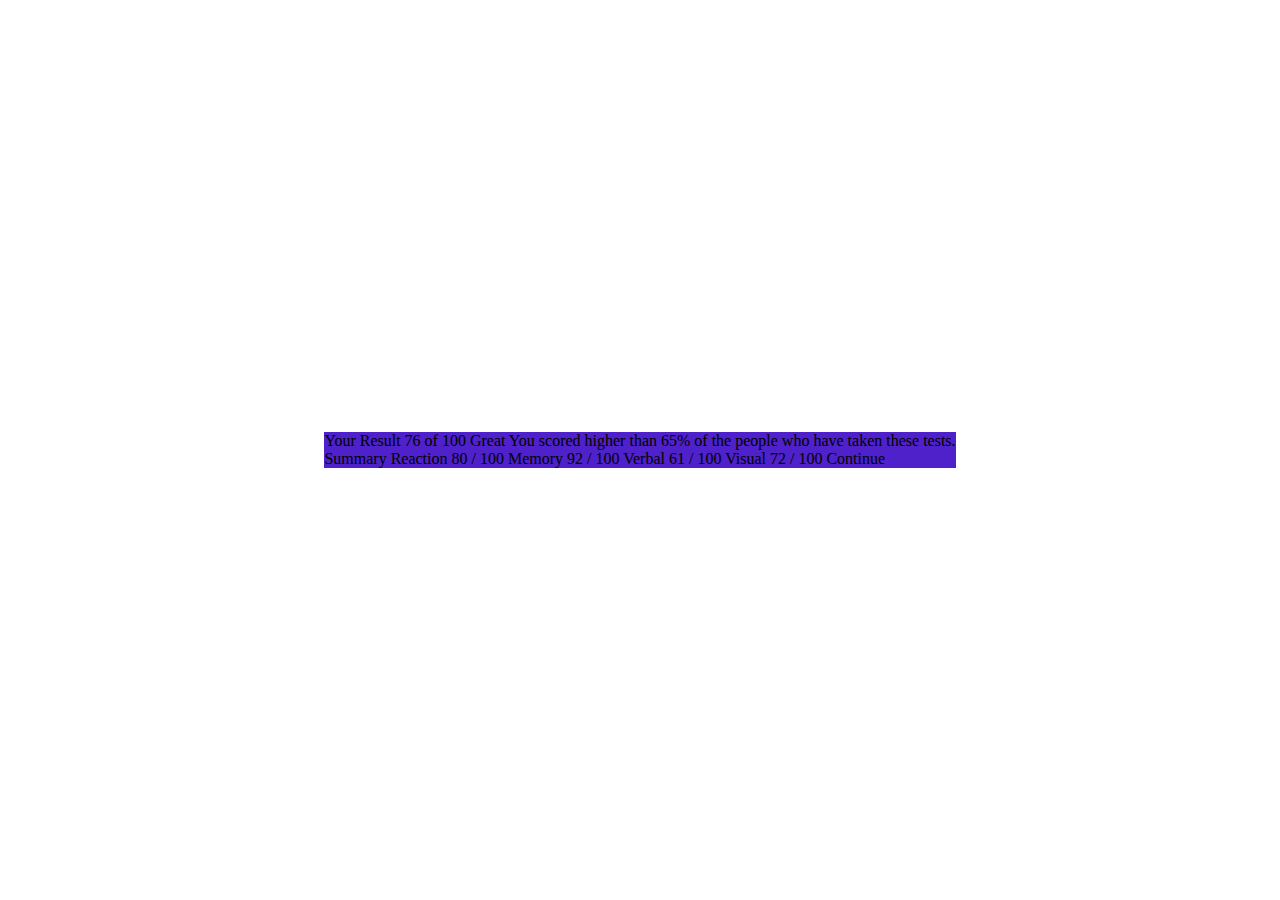
==== index.html @ c86143c8 "result summary" ====
<!DOCTYPE html>
<html lang="en">
<head>
  <meta charset="UTF-8">
  <meta name="viewport" content="width=device-width, initial-scale=1.0"> <!-- displays site properly based on user's device -->

  <link rel="icon" type="image/png" sizes="32x32" href="./assets/images/favicon-32x32.png">
  <link rel="stylesheet" href="style.css">
  
  <title>Frontend Mentor | Results summary component</title>
</head>
<body>
<div class="container">

  <div class="header-section">

    Your Result
    76
    of 100
    
    Great
    You scored higher than 65% of the people who have taken these tests.
  </div>
  
  <div class="main-section"></div>
  Summary
  
  Reaction
  80 / 100
  
  Memory
  92 / 100
  
  Verbal
  61 / 100
  
  Visual
  72 / 100
  
  Continue
  
  
</div>
</body>
</html>
---- style.css ----
*{
    margin: 0;
    padding: 0;
}

body{
    display: flex;
    align-items: center;
    justify-content: center;
    min-height: 100vh;
}

.container{
    background-color: hsla(256, 72%, 46%, 1);
    max-width: 800px;
}
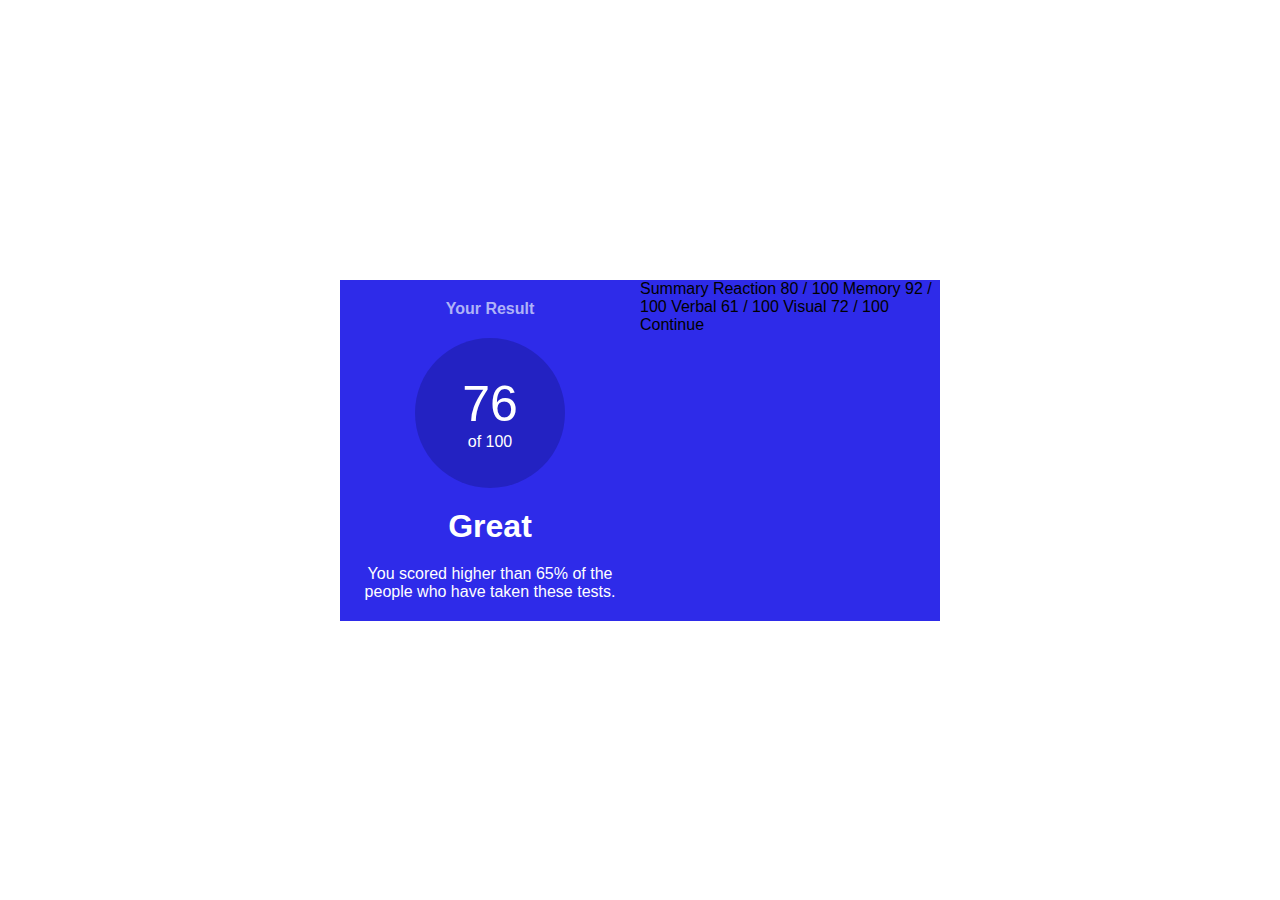
==== commit e1bd959e: "update result-summary" ====
--- a/index.html
+++ b/index.html
@@ -12,23 +12,28 @@
 <body>
 <div class="container">
 
-  <div class="header-section">
+  <div class="left-card">
+    <div class="result">Your Result</div>
+    <div class="number">
+     <div class="score"> 76</div>
+      <div class="number-hundred"> of 100</div>
+    </div>
 
-    Your Result
-    76
-    of 100
     
-    Great
-    You scored higher than 65% of the people who have taken these tests.
+    <h1>Great</h1>
+    <p>
+      You scored higher than 65% of the people who have taken these tests.
+    </p>
   </div>
   
-  <div class="main-section"></div>
-  Summary
-  
-  Reaction
-  80 / 100
-  
-  Memory
+  <div class="right-card">
+
+    Summary
+    
+    Reaction
+    80 / 100
+    
+    Memory
   92 / 100
   
   Verbal
@@ -38,6 +43,7 @@
   72 / 100
   
   Continue
+</div>
   
   
 </div>
--- a/style.css
+++ b/style.css
@@ -11,6 +11,50 @@
 }
 
 .container{
-    background-color: hsla(256, 72%, 46%, 1);
-    max-width: 800px;
-}+    font-family: Arial, Helvetica, sans-serif;
+    background-color:  hsl(241, 81%, 54%);
+    max-width: 600px;
+    display: grid;
+    grid-template-columns: 1fr 1fr;
+    grid-template-rows: auto;
+    height: auto;
+
+}
+
+.left-card{
+    color: rgb(255, 255, 255);
+    display: flex;
+    flex-direction: column;
+    gap: 20px;
+    align-items: center;
+    justify-content: center;
+    padding: 20px;
+
+}
+
+.number{
+    background-color: rgba(2, 9, 73, 0.24);
+    text-align: center;
+    width: 150px;
+    height: 150px;
+    border-radius: 50%;
+    display: flex;
+    flex-direction: column;
+    justify-content: center;
+    align-items: center;
+}
+
+.score{
+    font-size: 50px;
+}
+
+.result{
+    font-weight: 600;
+    color:hsla(222, 100%, 96%, 0.692)
+}
+p{
+text-align: center;
+}
+
+
+
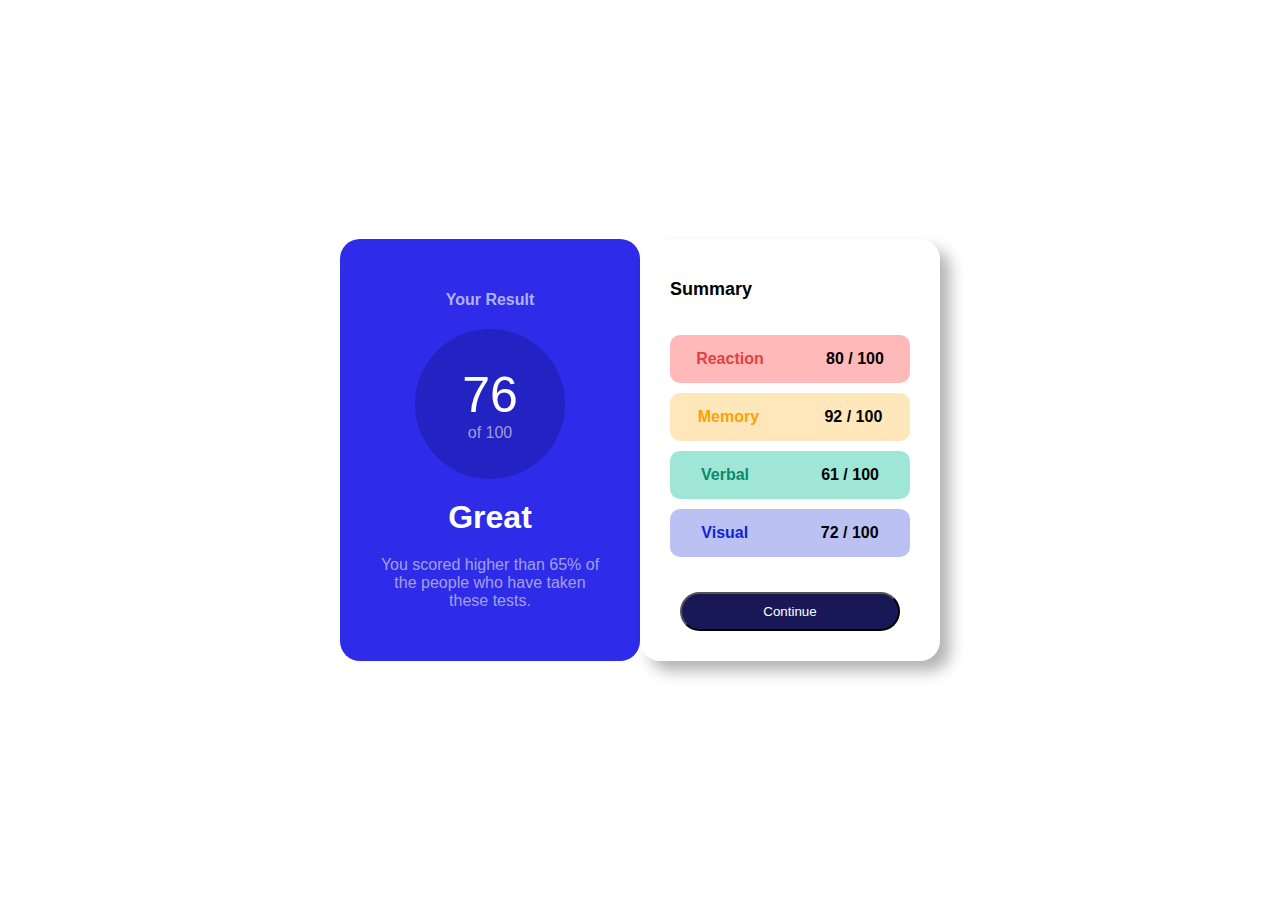
==== commit f7d62b07: "update summary-result" ====
--- a/index.html
+++ b/index.html
@@ -28,21 +28,39 @@
   
   <div class="right-card">
 
-    Summary
+    <div class="summary">Summary</div>
     
-    Reaction
-    80 / 100
+    <div class="box">
+
+    <div class="box reaction">
+      <div class="word-reaction">Reaction</div> 
+
+      <div class=""> 80 / 100 </div>
+    </div>
+
     
-    Memory
-  92 / 100
+    <div class="box memory">
+      <div class="word-memory">Memory</div>
+
+      <div class="">  92 / 100 </div>
+    </div>
+    
+    
+    <div class="box verbal">
+      <div class="word-verbal">Verbal</div>
+      <div> 61 / 100</div>
+
+  </div>
   
-  Verbal
-  61 / 100
-  
-  Visual
-  72 / 100
-  
-  Continue
+  <div class="box visual">
+      <div class="word-visual">Visual</div>
+      
+      <div> 72 / 100</div>
+  </div>
+
+</div>
+  <button class="btn">Continue  </button>
+    
 </div>
   
   
--- a/style.css
+++ b/style.css
@@ -8,28 +8,29 @@
     align-items: center;
     justify-content: center;
     min-height: 100vh;
+
 }
 
 .container{
     font-family: Arial, Helvetica, sans-serif;
-    background-color:  hsl(241, 81%, 54%);
+    background-color: white;
     max-width: 600px;
     display: grid;
     grid-template-columns: 1fr 1fr;
     grid-template-rows: auto;
     height: auto;
-
 }
 
 .left-card{
+    background-color:  hsl(241, 81%, 54%);
     color: rgb(255, 255, 255);
     display: flex;
     flex-direction: column;
     gap: 20px;
     align-items: center;
     justify-content: center;
-    padding: 20px;
-
+    padding: 40px;
+    border-radius: 20px;
 }
 
 .number{
@@ -53,8 +54,85 @@
     color:hsla(222, 100%, 96%, 0.692)
 }
 p{
-text-align: center;
+    text-align: center;
+    color: rgba(231, 229, 229, 0.637);
+}
+
+.number-hundred{
+    color: rgba(231, 229, 229, 0.637);;
 }
 
 
+.right-card{
+    background-color: white;
+    display: flex;
+    flex-direction: column;
+    gap: 20px;
+    padding: 30px;
+    border-radius: 20px 20px;
+    box-shadow: 10px 10px 15px rgba(0, 0, 0, 0.3);
 
+}
+
+.box{
+    display: flex;
+    flex-direction: column;
+    gap: 10px;
+    justify-content: space-around;
+    border-radius: 10px;
+    padding: 15px 0;
+    font-weight: 600;
+}
+
+
+.summary{
+    margin-top: 10px;
+    font-size: 18px;
+    font-weight: 600;
+}
+
+.reaction {
+    background-color: hsla(0, 100%, 67%, 0.418);
+    display: flex;
+    flex-direction: row;
+}
+.memory {
+    background-color: hsla(39, 100%, 56%, 0.301);
+    display: flex;
+    flex-direction: row;
+}
+.verbal {
+    background-color: hsla(166, 100%, 37%, 0.377);
+    display: flex;
+    flex-direction: row;
+}
+.visual {
+    background-color: hsla(234, 85%, 45%, 0.281);
+    display: flex;
+    flex-direction: row;
+}
+
+.btn{
+    background-color: rgba(9, 8, 75, 0.932);
+    color: white;
+    padding: 10px;
+    margin: 0 10px;
+    border-radius: 20px;
+    
+}
+
+.word-reaction{
+    color: hsl(0, 73%, 57%);
+}
+.word-memory{
+    color: hsl(39, 100%, 49%);
+    
+}
+.word-verbal{
+    color: hsl(166, 87%, 29%);
+    
+}
+.word-visual{
+    color: hsl(234, 85%, 45%);
+
+}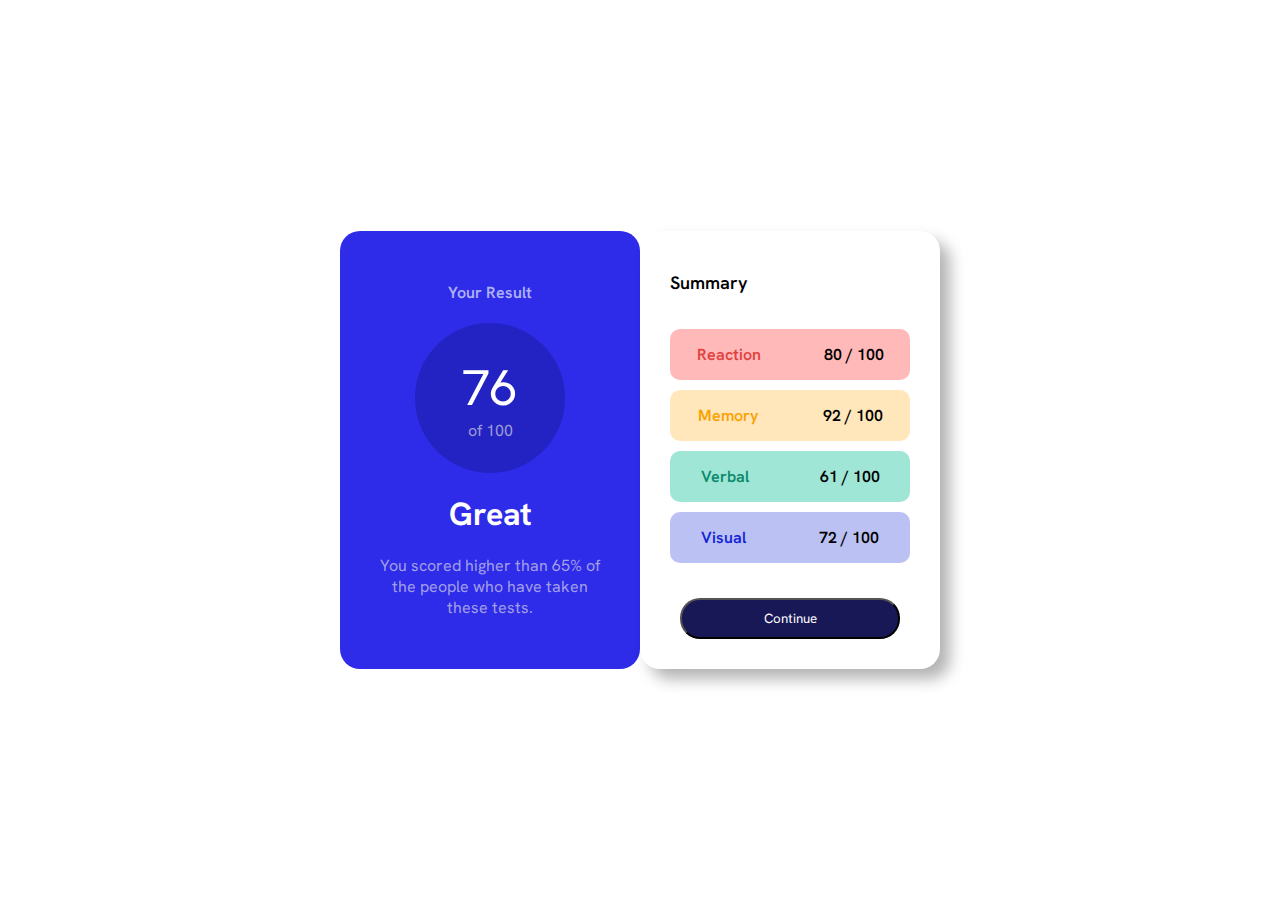
==== commit fcb0e5a1: "update for result-summary" ====
--- a/index.html
+++ b/index.html
@@ -2,13 +2,20 @@
 <html lang="en">
 <head>
   <meta charset="UTF-8">
-  <meta name="viewport" content="width=device-width, initial-scale=1.0"> <!-- displays site properly based on user's device -->
+  <meta name="viewport" content="width=device-width, initial-scale=1.0"> 
+  <!-- font   -->
+  <link rel="preconnect" href="https://fonts.googleapis.com">
+  <link rel="preconnect" href="https://fonts.gstatic.com" crossorigin>
+  <link href="https://fonts.googleapis.com/css2?family=Hanken+Grotesk:ital,wght@0,100..900;1,100..900&display=swap" rel="stylesheet">
 
-  <link rel="icon" type="image/png" sizes="32x32" href="./assets/images/favicon-32x32.png">
+
+  <!-- <link rel="icon" type="image/png" sizes="32x32" href="./assets/images/favicon-32x32.png"> -->
   <link rel="stylesheet" href="style.css">
   
   <title>Frontend Mentor | Results summary component</title>
 </head>
+
+
 <body>
 <div class="container">
 
@@ -18,30 +25,26 @@
      <div class="score"> 76</div>
       <div class="number-hundred"> of 100</div>
     </div>
-
-    
     <h1>Great</h1>
     <p>
       You scored higher than 65% of the people who have taken these tests.
     </p>
   </div>
+
+
   
   <div class="right-card">
-
     <div class="summary">Summary</div>
-    
+     
     <div class="box">
-
     <div class="box reaction">
       <div class="word-reaction">Reaction</div> 
-
       <div class=""> 80 / 100 </div>
     </div>
 
     
     <div class="box memory">
       <div class="word-memory">Memory</div>
-
       <div class="">  92 / 100 </div>
     </div>
     
@@ -49,12 +52,10 @@
     <div class="box verbal">
       <div class="word-verbal">Verbal</div>
       <div> 61 / 100</div>
-
   </div>
   
   <div class="box visual">
       <div class="word-visual">Visual</div>
-      
       <div> 72 / 100</div>
   </div>
 
--- a/style.css
+++ b/style.css
@@ -1,6 +1,7 @@
 *{
     margin: 0;
     padding: 0;
+    font-family: "Hanken Grotesk", serif;
 }
 
 body{
@@ -8,8 +9,8 @@
     align-items: center;
     justify-content: center;
     min-height: 100vh;
+}
 
-}
 
 .container{
     font-family: Arial, Helvetica, sans-serif;
@@ -31,6 +32,7 @@
     justify-content: center;
     padding: 40px;
     border-radius: 20px;
+
 }
 
 .number{
